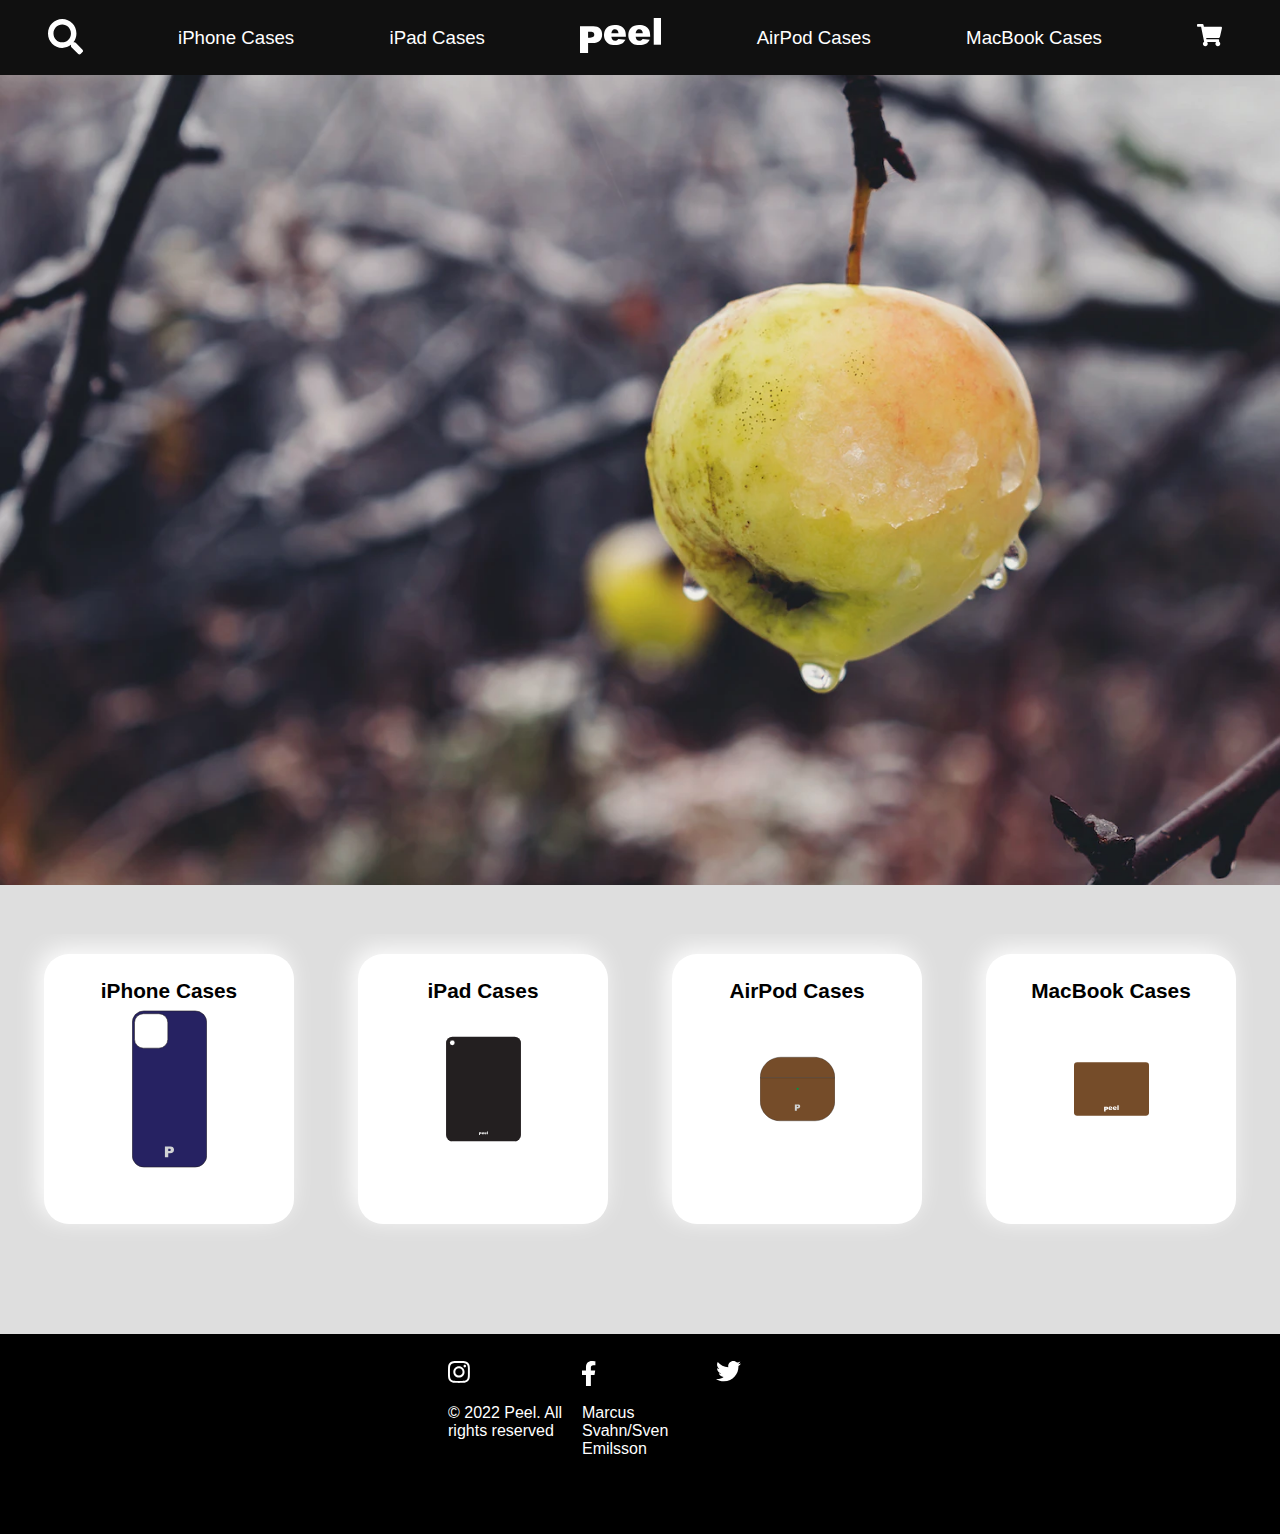
==== index.html @ 55af82f9 "index update" ====
<!DOCTYPE html>
<html lang="en">
<head>
    <meta charset="UTF-8">
    <meta http-equiv="X-UA-Compatible" content="IE=edge">
    <meta name="viewport" content="width=device-width, initial-scale=1.0">
    <title>Peel</title>
    <link rel="stylesheet" href="home.css"/>
    <link rel="stylesheet" href="global.css"/>
    <script src="topbar.js" defer></script>
    <script src="home.js" defer></script>
</head>
<body>

    <!-- -------------------------------------- -->
    <!--              topbar                    -->
    <!-- -------------------------------------- -->
    <div class="topbar">
        <img class="searchicon" src="icons/searchicon.svg" alt="search icon"/>
        <a class="toptext1" id="topText1" href="products.html">iPhone Cases</a>
        <a class="toptext2" id="topText2" href="products.html">iPad Cases</a>
        <a class="peellogo" href="home.html">
        <img src="icons/peellogowhite.svg" alt="peel logo"/>
        </a>
        <a class="toptext3" id="topText3" href="products.html">AirPod Cases</a>
        <a class="toptext4" id="topText4" href="products.html">MacBook Cases</a>
        <a class="carticon" href="cart.html">
        <img src="icons/carticon.svg" alt="cart icon"/>
        </a>

    <!-- -------------------------------------- -->
    <!--              burgermenu                -->
    <!-- -------------------------------------- -->
        <div class="burgermenu"> 
            <input id="burgercheck" type="checkbox"/>
            <label for="burgercheck">
                <img class="burger" src="icons/burger.svg"/>
            </label>
            <div class="burgerlist">
            <a class="burgerlink" id="topText1" href="products.html">iPhone Cases</a>
            <a class="burgerlink" id="topText2" href="products.html">iPad Cases</a>
            <a class="burgerlink" id="topText3" href="products.html">AirPod Cases</a>
            <a class="burgerlink" id="topText4" href="products.html">MacBook Cases</a>
            </div>
        </div>
    </div>
    
    <main>
    <div>
        <div class="img-text">
            <h1 class="main-page-text">Protect Your Devices from the Cold </h1>
        <div class="allproductsbutton">   
            <a class="main-page-button" href="products.html">All Products</a>
        </div> 
            <img class="background-img" src="photos/appleinsnow.jpg"> 
        </div>
        <div class="catagorycontainer">
            <a class="allproductcard" href="products.html" id="homeIphone">
                <div class="productcategoryimgcontainer">
                <img class="productcategoryimg" src="productimg/blueiphone.svg"/>
                </div> 
                <p class="productcategorytitle">iPhone Cases</p>
            </a>
            <a class="allproductcard" href="products.html" id="homeIpad">
                <div class="productcategoryimgcontainer">
                <img class="productcategoryimg" src="productimg/blackipad.svg"/>
                </div> 
                <p class="productcategorytitle">iPad Cases</p>
            </a>
            <a class="allproductcard" href="products.html" id="homeAirpods">
                <div class="productcategoryimgcontainer">
                <img class="productcategoryimg" src="productimg/brownairpods.svg"/>
                </div> 
                <p class="productcategorytitle">AirPod Cases</p>
            </a>
            <a class="allproductcard" href="products.html" id="homeMacbook">
                <div class="productcategoryimgcontainer">
                <img class="productcategoryimg" src="productimg/brownmacbook.svg"/>
                </div> 
                <p class="productcategorytitle">MacBook Cases</p>
            </a>
        </div>
        </div>
    </main>
    <div class="bottombar">
        <div class="bottombarcontainer">
            <img class="socialmediaicon" src="icons/instagramicon.svg" alt="instagram icon"/>
            <img class="socialmediaicon" src="icons/facebookicon.svg" alt="facebook icon"/>
            <img class="socialmediaicon" src="icons/twittericon.svg" alt="twitter icon"/>
        <p class="bottomtext">© 2022 Peel. All rights reserved</p>
        <p class="bottomtext">Marcus Svahn/Sven Emilsson</p>
        </div>
    </div>
</body>
</html>
---- home.css ----
/* ------------------------------------------------ */
/*               main picture and text              */
/* ------------------------------------------------ */

.background-img{
    width: 100%;
    height: 95%;
    max-height: 90vh;
    object-fit: cover;
    object-position: center;
}

.main-page-text{
    color: white;
    position: absolute;
    text-align: center;
    width: 100%;
    font-size: 2.5vw;
    /* padding: 5% 0px; */
    font-weight: 500;
    margin-top: 10%;
    animation-name: mainpageanimation;
    animation-duration: 1s;
    animation-iteration-count: 1;
    animation-fill-mode: forwards;
    animation-direction: normal;
    animation-delay: 0.5s;
    transition: transform 0.6s cubic-bezier(0.5, 1, 0.89, 1);
    visibility: hidden;
    }

    @keyframes mainpageanimation {
        from {
            visibility: hidden;
            top: 1vmin;
        }
        to {
            visibility: visible;
            top: 10vmin;
        }
    }
.main-page-button{
    background-color:black;
    color: white;
    font-size: 21px;
    font-weight: bold;
    padding: 15px 45px;
    border-radius: 25px;
    position: absolute;
    cursor: pointer;
    margin-top: 15%;
    text-decoration: none;
    animation-name: mainpagebuttonanimation;
    animation-duration: 1s;
    animation-iteration-count: 1;
    animation-fill-mode: forwards;
    animation-direction: normal;
    animation-delay: 1s;
    transition: transform 0.6s cubic-bezier(0.5, 1, 0.89, 1);
    opacity: 0;
}

    @keyframes mainpagebuttonanimation {
        from {
            opacity: 0;
        }
        to {
            opacity: 100;
        }
        
    }

.allproductsbutton{
    display: flex;
    justify-content: center;
}


/* The product catagories */

.catagorycontainer {
    display: flex;
    margin-top: 5vh;  
    margin-bottom: 10vh; 
    contain: content;
    justify-content: space-evenly;
    align-items: center;
    flex-wrap: wrap;
}

.allproductcard {
    background-color: white;
    min-width: 250px;
    width: 10vw;
    height: 30vh;
    box-shadow: 5px 5px 25px 0px #00000080;
    box-shadow: -5px -5px 25px 0px #FFFFFF;
    contain: content;
    border-radius: 25px;
    margin: 20px;
}

.allproductcard:hover {
    background-color: white;
    min-width: 250px;
    width: 10vw;
    height: 30vh;
    box-shadow: 0px 0px 25px 0px darkgray;
    contain: content;
    border-radius: 25px;
    margin: 20px;
}

.productcategoryimgcontainer {
    max-height: auto;
    width: 100%;
    height: 100%;
    position: absolute;
    display: flex;
    justify-content: center;
    align-content: center;
}
.productcategoryimg {
    width: 30%;
    height: auto;
    margin: 20%;
}

.productcategorytitle {
    font-size: 1.3em;
    font-family: helvetica, arial, sans-serif;
    font-weight: bold;
    width: 100%;
    height: 100%;
    position: absolute;
    display: flex;
    justify-content: center;
    align-content: center;
    padding-top: 25px;
}

a {
    color: black;
}

a:active {
    color: black;
}

@media screen and (max-width: 900px) {
    .main-page-text {
        font-size: 26px;
    }
}
---- global.css ----
/* ------------------------------------------------ */
/*                    global                        */
/* ------------------------------------------------ */
html {
    background-color: #dedede;
}
* {
    padding: 0;
    margin: 0;
    font-family: helvetica, arial, sans-serif;
}

/* ------------------------------------------------ */
/*                    topbar                        */
/* ------------------------------------------------ */
.topbar {
    background-color: #101010;
    width: 100vw;
    height: max(8vh,75px);
    contain: content;
    display: flex;
    justify-content: space-around;
    align-items: center;
}
.peellogo {
    max-width: 100%;
    width: max(9vh,80px);
    color: #FFFFFF;
}

.toptext1,.toptext2,.toptext3,.toptext4 {
    color: white;
    font-family: helvetica, arial, sans-serif;
    font-size: max(1.4vh,14pt);
    text-decoration: none;
}
.peellogo:hover {
    color: #a9a9a9;
    cursor: pointer;
}
.toptext1:hover,.toptext2:hover,.toptext3:hover,.toptext4:hover {
    color: #a9a9a9;
    cursor: pointer;
}
.carticon,.searchicon {

    max-width: 100%;
    width: max(2vh,35px);
    /* filter: invert(100%) sepia(2%) saturate(0%) hue-rotate(168deg) brightness(103%) contrast(105%); */
    cursor: pointer;
}
.topicon:hover{
    max-width: 100%;
    width: max(2vh,35px);
    filter: invert(75%) sepia(6%) saturate(8%) hue-rotate(7deg) brightness(91%) contrast(89%);
    cursor: pointer;
}

/* ------------------------------------------------ */
/*          flex orders for topbar                  */
/* ------------------------------------------------ */
.searchicon {
    order: 1;
}
.toptext1 {
    order: 2;
}
.toptext2 {
    order: 3;
}
.peellogo {
    order: 4;
}
.toptext3 {
    order: 5;
}
.toptext4 {
    order: 6;
}
.carticon {
    order: 7;
}

/* ------------------------------------------------ */
/*                    bodywrap                      */
/* ------------------------------------------------ */
.wrap {
    padding-top: 10px;
    padding-bottom: 10px;
}

/* ------------------------------------------------ */
/*                    bottombar                     */
/* ------------------------------------------------ */
.bottombar {
    background-color: #000000;
    width: 100vw;
    height: max(10vh,200px);
    contain: content;
    position: relative;
    bottom: 0;
}
.bottombarcontainer {
    display: grid;
    grid-template-columns: repeat(3,1fr);
    grid-template-rows: auto;
    margin-left: 35vw;
    margin-right: 35vw;
    margin-top: 3vh;
    margin-bottom: 3vh;
    gap: 2vh 2vh;
}
.bottomtext {
    color: white;
    font-family: helvetica, arial, sans-serif;
}

.payicons {
    position: absolute;
}

/* initially hidden content */
.burgermenu {
    display: none;
}
.burgerlist {
    visibility: hidden;
}


/* implementing burger menu on account of smaller screen size */
@media screen and (max-width: 900px) {
    .toptext1,.toptext2,.toptext3,.toptext4 {
        display: none;
    }

    /* new flex orders for topbar items */
    .burgermenu {
        order: 1;
    }
    .peellogo {
        order: 2;
    }
    .searchicon {
        order: 3;
    }
    .carticon {
        order: 4;
    }
    .topbar {
        contain: layout;
    }

    .burgermenu {
        display: block;
        margin-top: 1vh;
        max-width: 100%;
        width: max(3vh,35px);
    }
         #burgercheck {
            display: none;
        }
        #burgercheck:checked ~ .burgerlist {
            visibility: visible;
        } 
        .burgerlist {
            background-color: #141414;
            width: 50vw;
            height: auto;
            position: absolute;
            left: 0;
            top: max(8vh,75px);
            z-index: 1;
            contain: content;
            display: flex;
            flex-direction: column;
            padding-bottom: 10%;
        }
        .burgerlink {
            font-size: max(3vh,20px);
            padding: 10%;
            text-decoration: none;
        }
        .burgerlink:visited {
            color: #FFFFFF;
        }
}
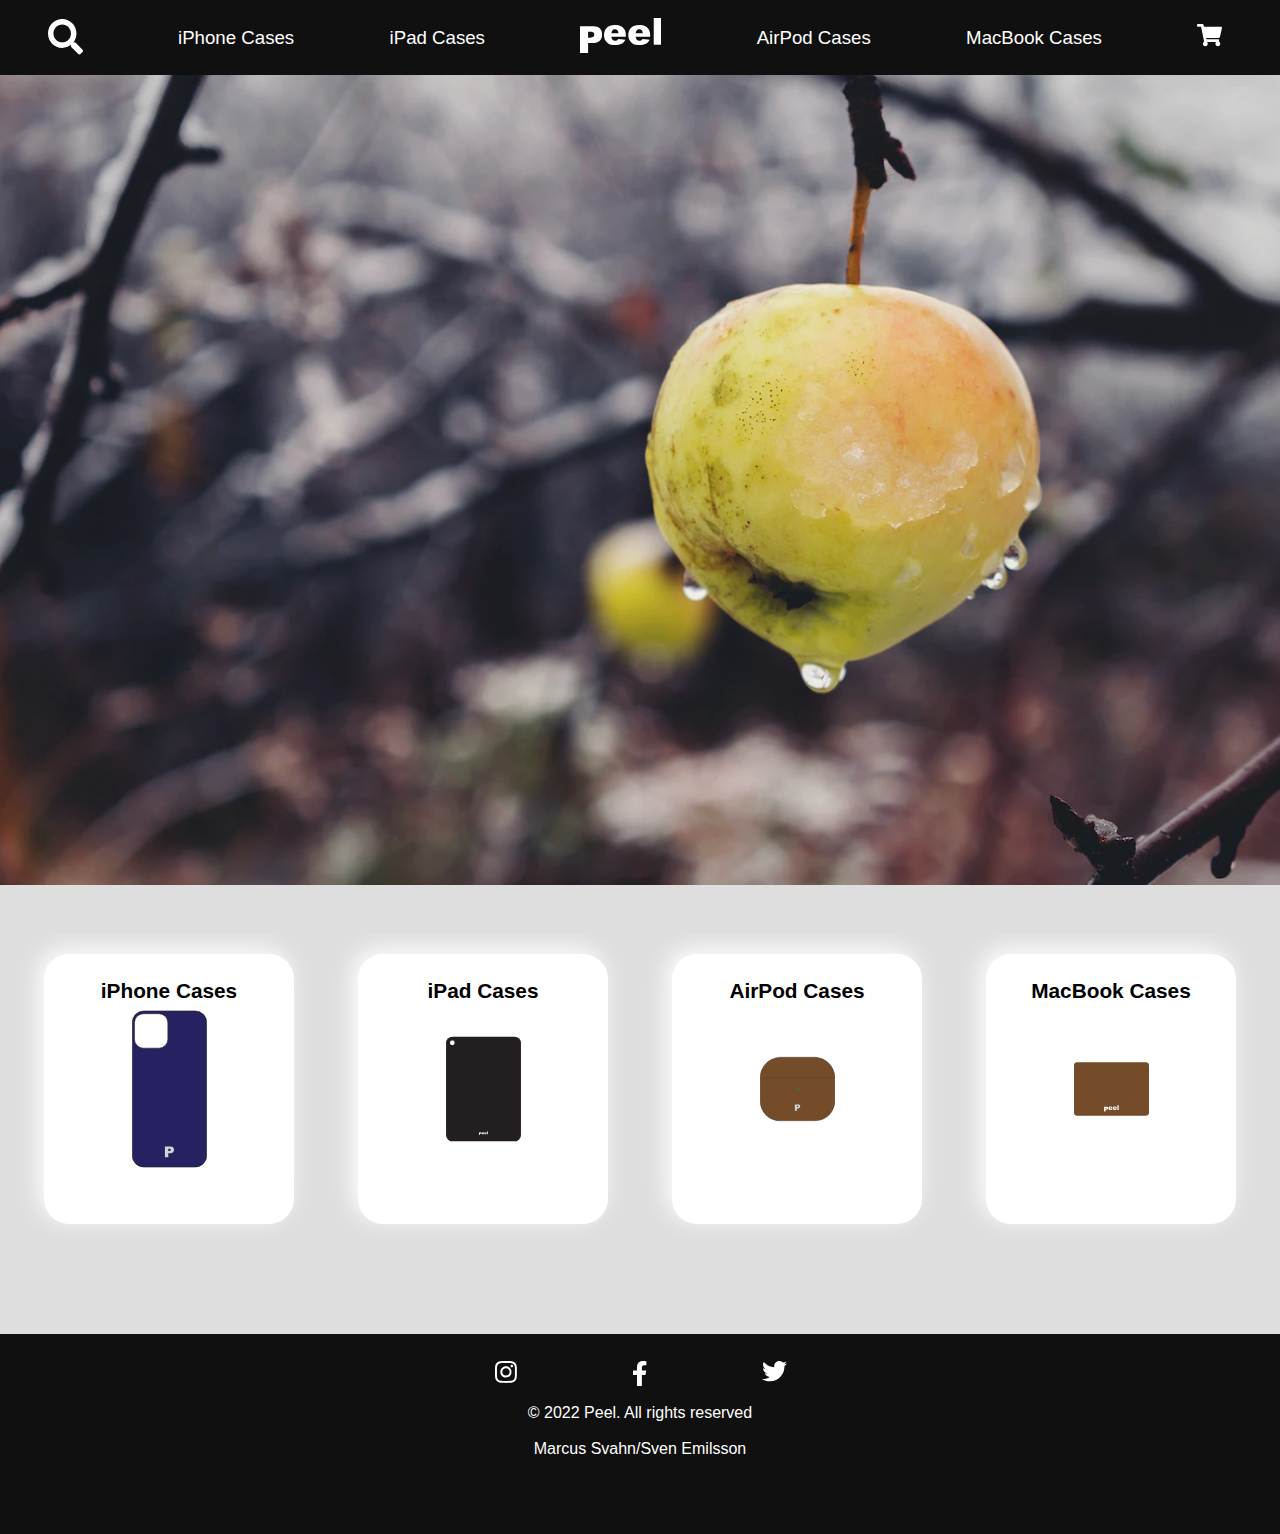
==== commit 054593b5: "Fixed minor bottombar sizing issues" ====
--- a/index.html
+++ b/index.html
@@ -11,7 +11,7 @@
     <script src="home.js" defer></script>
 </head>
 <body>
-
+ 
     <!-- -------------------------------------- -->
     <!--              topbar                    -->
     <!-- -------------------------------------- -->
@@ -19,7 +19,7 @@
         <img class="searchicon" src="icons/searchicon.svg" alt="search icon"/>
         <a class="toptext1" id="topText1" href="products.html">iPhone Cases</a>
         <a class="toptext2" id="topText2" href="products.html">iPad Cases</a>
-        <a class="peellogo" href="home.html">
+        <a class="peellogo" href="index.html">
         <img src="icons/peellogowhite.svg" alt="peel logo"/>
         </a>
         <a class="toptext3" id="topText3" href="products.html">AirPod Cases</a>
@@ -82,13 +82,16 @@
         </div>
         </div>
     </main>
+    <!-- -------------------------------------- -->
+    <!--              bottombar                 -->
+    <!-- -------------------------------------- -->
     <div class="bottombar">
         <div class="bottombarcontainer">
-            <img class="socialmediaicon" src="icons/instagramicon.svg" alt="instagram icon"/>
-            <img class="socialmediaicon" src="icons/facebookicon.svg" alt="facebook icon"/>
-            <img class="socialmediaicon" src="icons/twittericon.svg" alt="twitter icon"/>
-        <p class="bottomtext">© 2022 Peel. All rights reserved</p>
-        <p class="bottomtext">Marcus Svahn/Sven Emilsson</p>
+                <img class="socialmediaicon1" src="icons/instagramicon.svg" alt="instagram icon"/>
+                <img class="socialmediaicon2" src="icons/facebookicon.svg" alt="facebook icon"/>
+                <img class="socialmediaicon3" src="icons/twittericon.svg" alt="twitter icon"/>
+        <p class="bottomtext1">© 2022 Peel. All rights reserved</p>
+        <p class="bottomtext2">Marcus Svahn/Sven Emilsson</p>
         </div>
     </div>
 </body>
--- a/home.css
+++ b/home.css
@@ -17,6 +17,7 @@
     width: 100%;
     font-size: 2.5vw;
     /* padding: 5% 0px; */
+    margin-top: max(8vh,75px);
     font-weight: 500;
     margin-top: 10%;
     animation-name: mainpageanimation;
@@ -32,11 +33,11 @@
     @keyframes mainpageanimation {
         from {
             visibility: hidden;
-            top: 1vmin;
+            top: 1vh;
         }
         to {
             visibility: visible;
-            top: 10vmin;
+            top: 9vh;
         }
     }
 .main-page-button{
@@ -48,7 +49,7 @@
     border-radius: 25px;
     position: absolute;
     cursor: pointer;
-    margin-top: 15%;
+    margin-top: min(25%,150px);
     text-decoration: none;
     animation-name: mainpagebuttonanimation;
     animation-duration: 1s;
--- a/global.css
+++ b/global.css
@@ -93,7 +93,7 @@
 /*                    bottombar                     */
 /* ------------------------------------------------ */
 .bottombar {
-    background-color: #000000;
+    background-color: #101010;
     width: 100vw;
     height: max(10vh,200px);
     contain: content;
@@ -101,18 +101,43 @@
     bottom: 0;
 }
 .bottombarcontainer {
+    width: max(30vw,320px);
     display: grid;
     grid-template-columns: repeat(3,1fr);
     grid-template-rows: auto;
-    margin-left: 35vw;
-    margin-right: 35vw;
+    margin-left: auto;
+    margin-right: auto;
     margin-top: 3vh;
     margin-bottom: 3vh;
     gap: 2vh 2vh;
 }
-.bottomtext {
+.socialmediaicon1,.socialmediaicon2,.socialmediaicon3 {
+    display: flex;
+    justify-self: center;
+}
+
+.socialmediaicon1 {
+    grid-column: 1;
+}
+.socialmediaicon2 {
+    grid-column: 2;
+}
+.socialmediaicon3 {
+    grid-column: 3;
+}
+
+
+.bottomtext1,.bottomtext2 {
     color: white;
     font-family: helvetica, arial, sans-serif;
+    text-align: center;
+    grid-column: 1/span 3;
+}
+.bottomtext1 {
+    grid-row: 2;
+}
+.bottomtext2 {
+    grid-row: 3;
 }
 
 .payicons {
@@ -148,7 +173,7 @@
         order: 4;
     }
     .topbar {
-        contain: layout;
+        contain: none;
     }
 
     .burgermenu {
@@ -170,7 +195,7 @@
             position: absolute;
             left: 0;
             top: max(8vh,75px);
-            z-index: 1;
+            z-index: 2;
             contain: content;
             display: flex;
             flex-direction: column;
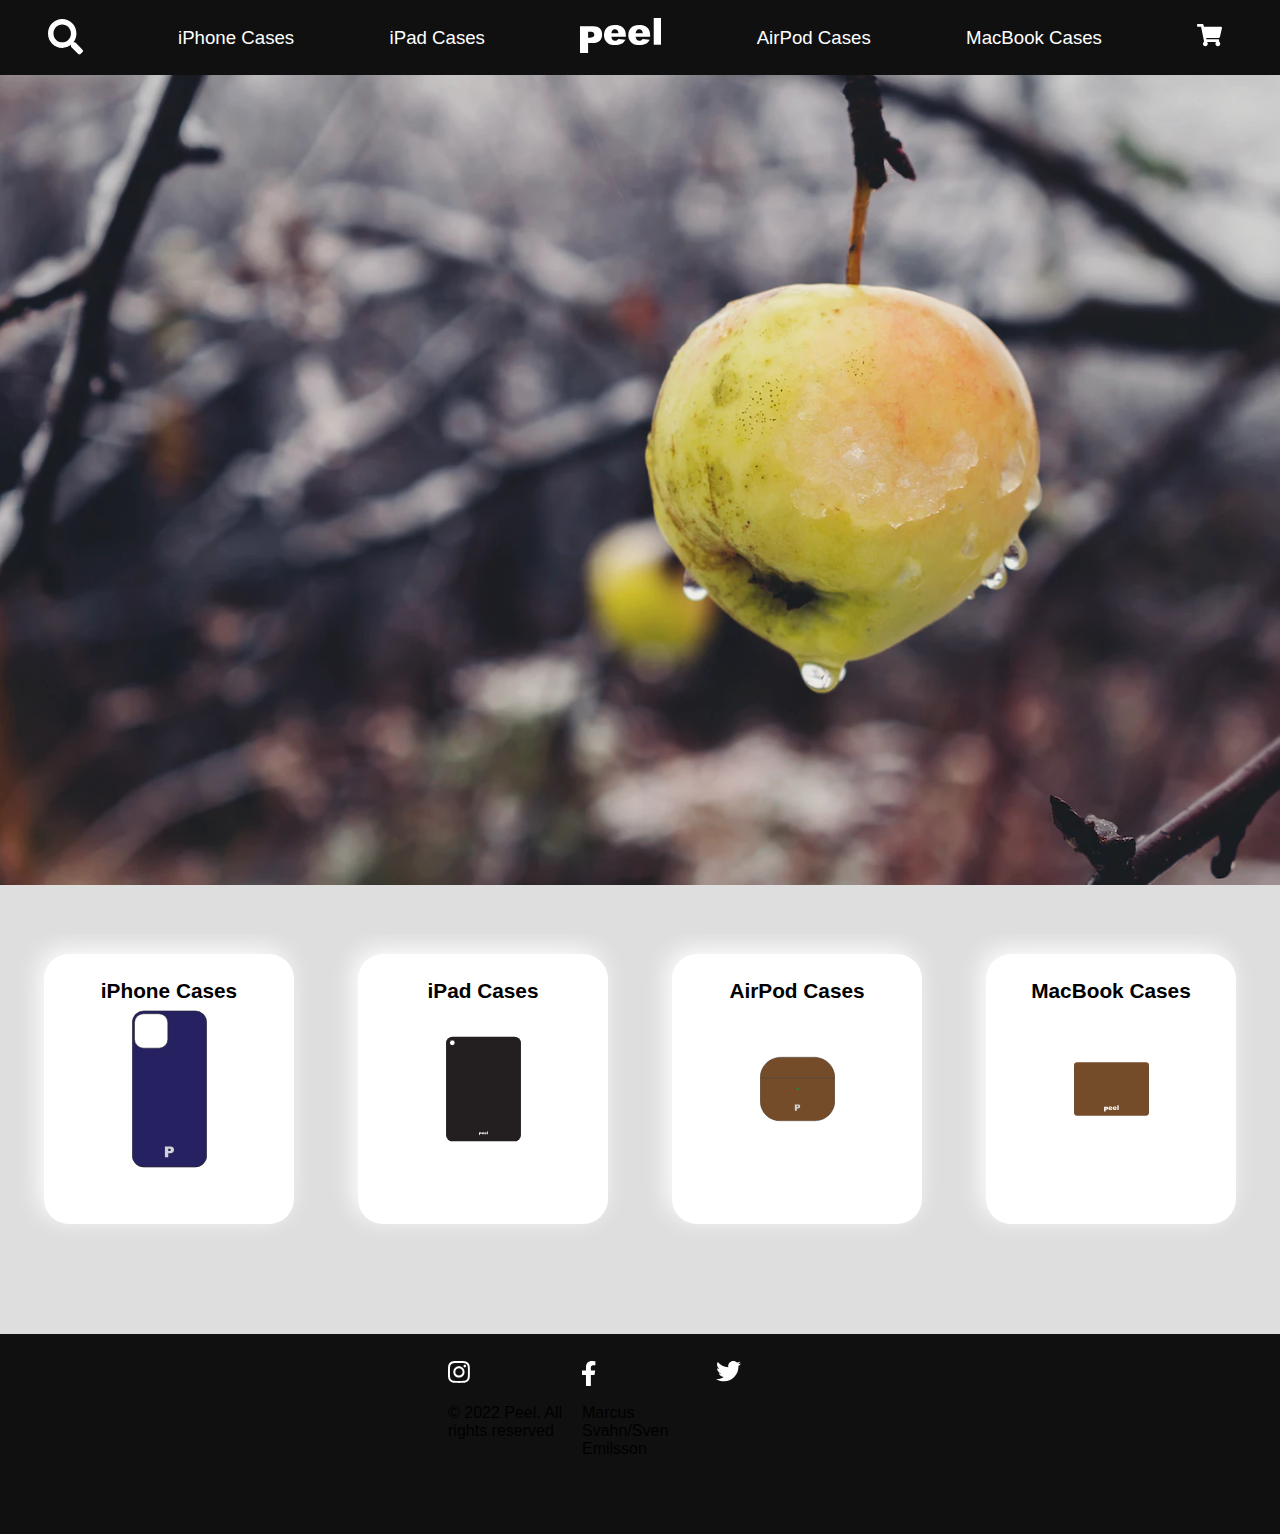
==== commit 45389035: "RE-EXAM" ====
--- a/index.html
+++ b/index.html
@@ -7,11 +7,41 @@
     <title>Peel</title>
     <link rel="stylesheet" href="home.css"/>
     <link rel="stylesheet" href="global.css"/>
+    <link rel="stylesheet" href="newsletter.css"/>
     <script src="topbar.js" defer></script>
     <script src="home.js" defer></script>
+    <script src="newsletter.js" defer></script>
+
 </head>
 <body>
- 
+
+
+        <!-- NEWSLETTER START -->
+
+        <div class="newsletter-form">
+            <div class="newsletter-text">
+                <h2>JOIN OUR NEWSLETTER</h2>
+                <p> Subscribe to our newsletter to receive the latest news and exclusive offers every week.</p>
+            </div>
+            <div class="form">
+                <label for="email" class="infotext" id="infotext"> Enter your email</label>
+                <div class="input">
+                    <input type="email" id="email" placeholder="example@gmail.com">
+                </div>
+                <div class="subscribe-button">
+                    <button>SUBSCRIBE</button>
+                </div>
+                <button class="close-button" id="close-button">No thanks!</button>
+            </div>
+        </div>
+        
+        <!-- Newsletter background overlay -->
+        <div class="overlay">
+        </div>
+
+        <!-- NEWSLETTER END -->
+
+
     <!-- -------------------------------------- -->
     <!--              topbar                    -->
     <!-- -------------------------------------- -->
@@ -46,7 +76,7 @@
     </div>
     
     <main>
-    <div>
+        <div>
         <div class="img-text">
             <h1 class="main-page-text">Protect Your Devices from the Cold </h1>
         <div class="allproductsbutton">   
@@ -82,16 +112,13 @@
         </div>
         </div>
     </main>
-    <!-- -------------------------------------- -->
-    <!--              bottombar                 -->
-    <!-- -------------------------------------- -->
     <div class="bottombar">
         <div class="bottombarcontainer">
-                <img class="socialmediaicon1" src="icons/instagramicon.svg" alt="instagram icon"/>
-                <img class="socialmediaicon2" src="icons/facebookicon.svg" alt="facebook icon"/>
-                <img class="socialmediaicon3" src="icons/twittericon.svg" alt="twitter icon"/>
-        <p class="bottomtext1">© 2022 Peel. All rights reserved</p>
-        <p class="bottomtext2">Marcus Svahn/Sven Emilsson</p>
+            <img class="socialmediaicon" src="icons/instagramicon.svg" alt="instagram icon"/>
+            <img class="socialmediaicon" src="icons/facebookicon.svg" alt="facebook icon"/>
+            <img class="socialmediaicon" src="icons/twittericon.svg" alt="twitter icon"/>
+        <p class="bottomtext">© 2022 Peel. All rights reserved</p>
+        <p class="bottomtext">Marcus Svahn/Sven Emilsson</p>
         </div>
     </div>
 </body>
--- a/home.css
+++ b/home.css
@@ -17,7 +17,7 @@
     width: 100%;
     font-size: 2.5vw;
     /* padding: 5% 0px; */
-    margin-top: max(8vh,75px);
+    margin-top: max(8vmin,75px);
     font-weight: 500;
     margin-top: 10%;
     animation-name: mainpageanimation;
@@ -49,7 +49,7 @@
     border-radius: 25px;
     position: absolute;
     cursor: pointer;
-    margin-top: min(25%,150px);
+    margin-top: min(30vmin,370px);
     text-decoration: none;
     animation-name: mainpagebuttonanimation;
     animation-duration: 1s;
--- a/newsletter.css
+++ b/newsletter.css
@@ -0,0 +1,112 @@
+.newsletter-form {
+    background: white;
+
+/* hidden */
+    visibility: hidden;
+    opacity: 0;
+    transition: all 1s ease;
+
+/* Places the box in the middle on top of everything */
+    position: fixed;
+    top: 50%;
+    left: 50%;
+    transform: translate(-50%, -50%);
+    z-index: 1001;
+
+/* size, alignment, padding */
+    width: 40%;
+    height: 35%;
+    padding: 40px 20px;
+    text-align: center;
+
+    box-shadow: 5px 5px 25px 0px #00000080;
+    box-shadow: -5px -5px 25px 0px #FFFFFF;
+    border-radius: 25px;
+}
+
+.newsletter-form.show {
+    visibility: visible;
+    opacity: 1;
+}
+
+
+/* text in the newsletter */
+.newsletter-form p{
+    margin: 5% auto;
+    font-size: 21px;
+    font-weight: 100;
+    max-width: 80%;
+}
+
+.form label{
+    font-size: small;
+    font-weight: 100;
+}
+
+
+.form input {
+    margin: 5px 0px;
+    border-radius: 5px;
+    width: 60%;
+    height: 50px;
+    text-align: center;
+    font-size: 16px;
+    border: 2px solid black;
+}
+
+
+.subscribe-button button {
+    border-radius: 5px;
+    width: 60%;
+    height: 50px;
+    font-size: 16px;
+    font-weight: bold;
+    color:white;
+    background-color: black;
+    border: 0px;
+    cursor: pointer;
+    transition: 0.5s;
+}
+
+.subscribe-button button:hover {
+    background-color:rgb(90, 90, 90);
+}
+
+.form .close-button {
+    margin: 15px;
+    border-radius: 5px;
+    width: 20%;
+    height: 30px;
+    font-size: 14px;
+    font-weight: bold;
+    color:black;
+    background-color: transparent;
+    border: 1px solid black;
+    cursor: pointer;
+    transition: 0.5s;
+}
+
+.form .close-button:hover {
+    background-color:black;
+    color: #FFFFFF;
+
+}
+
+.overlay{
+    position: fixed;
+    z-index: 1000;
+    width: 100%;
+    height: 100%;
+    background-color: rgba(0, 0, 0, 0.5);
+ 
+    /* hidden */
+    visibility: hidden;
+    opacity: 0;
+    transition: all 1s ease;
+}
+
+.overlay.show{
+    visibility: visible;
+    opacity: 1;
+}
+
